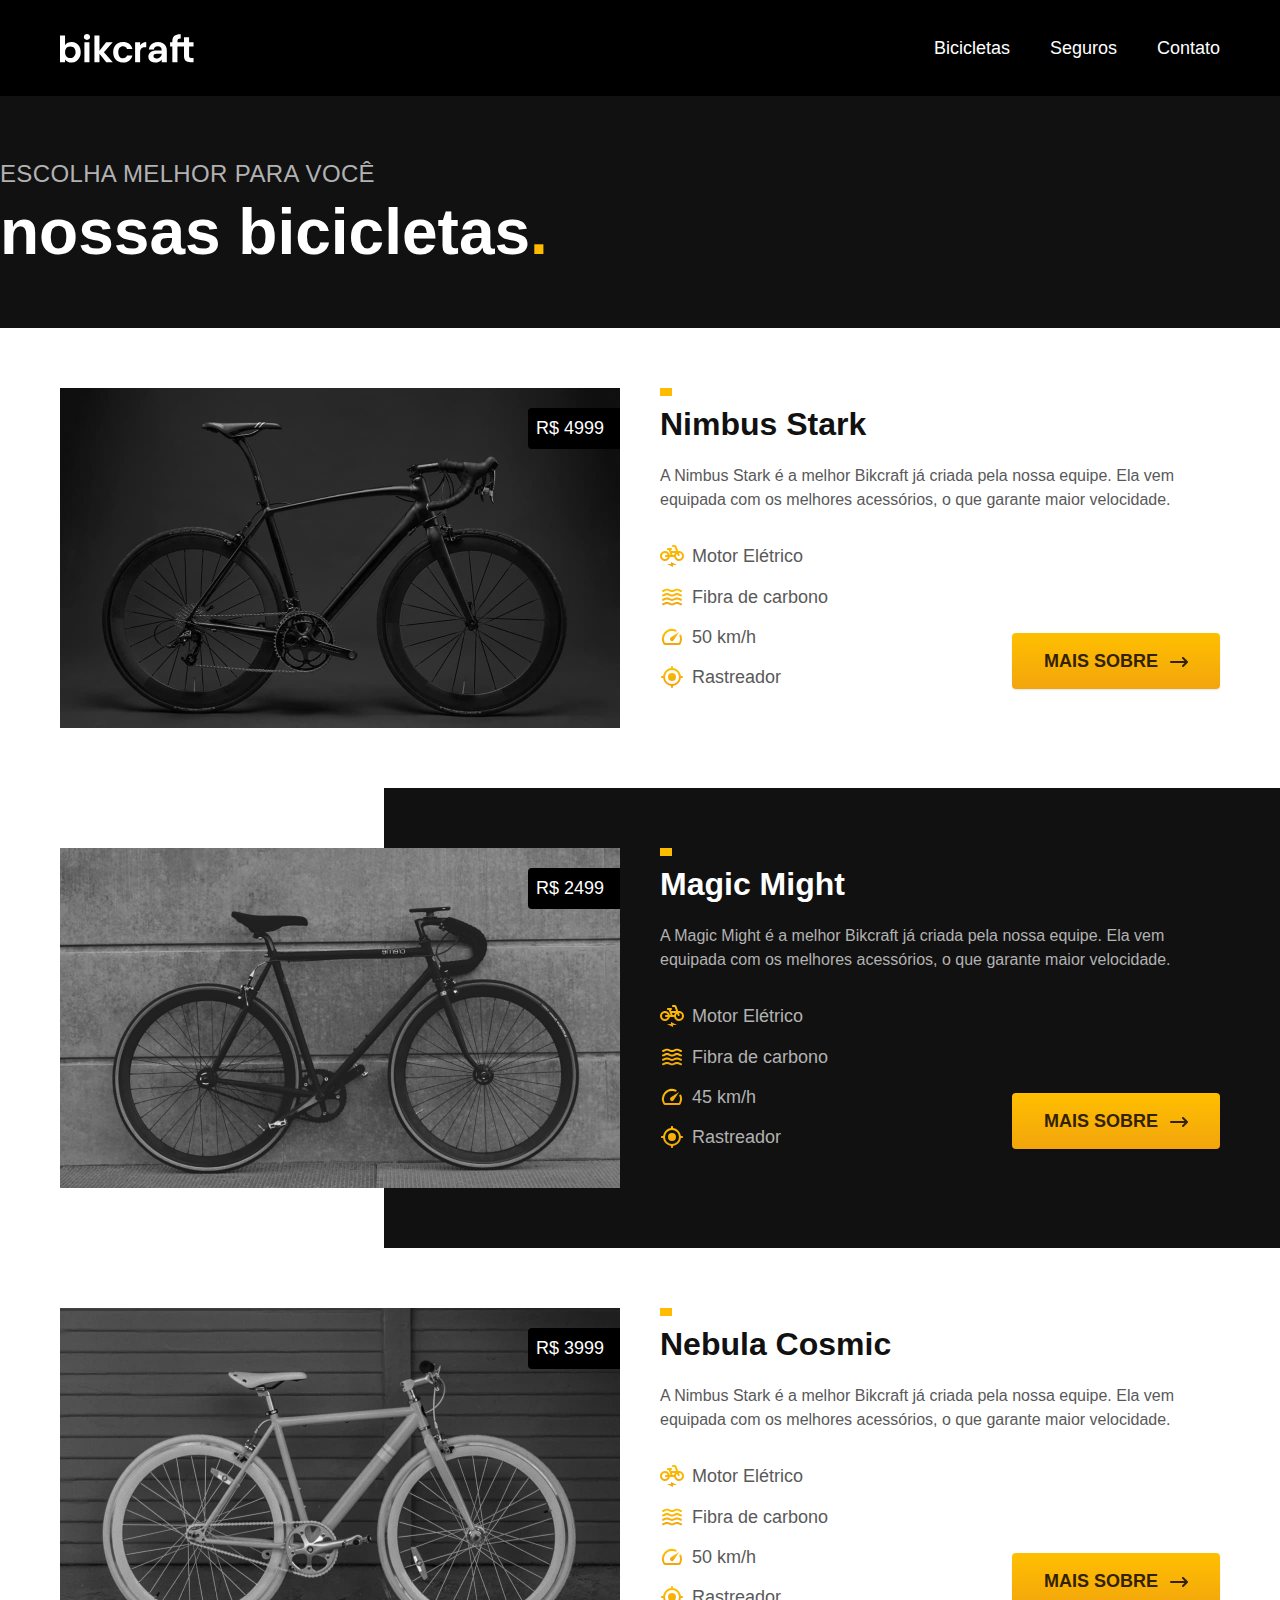
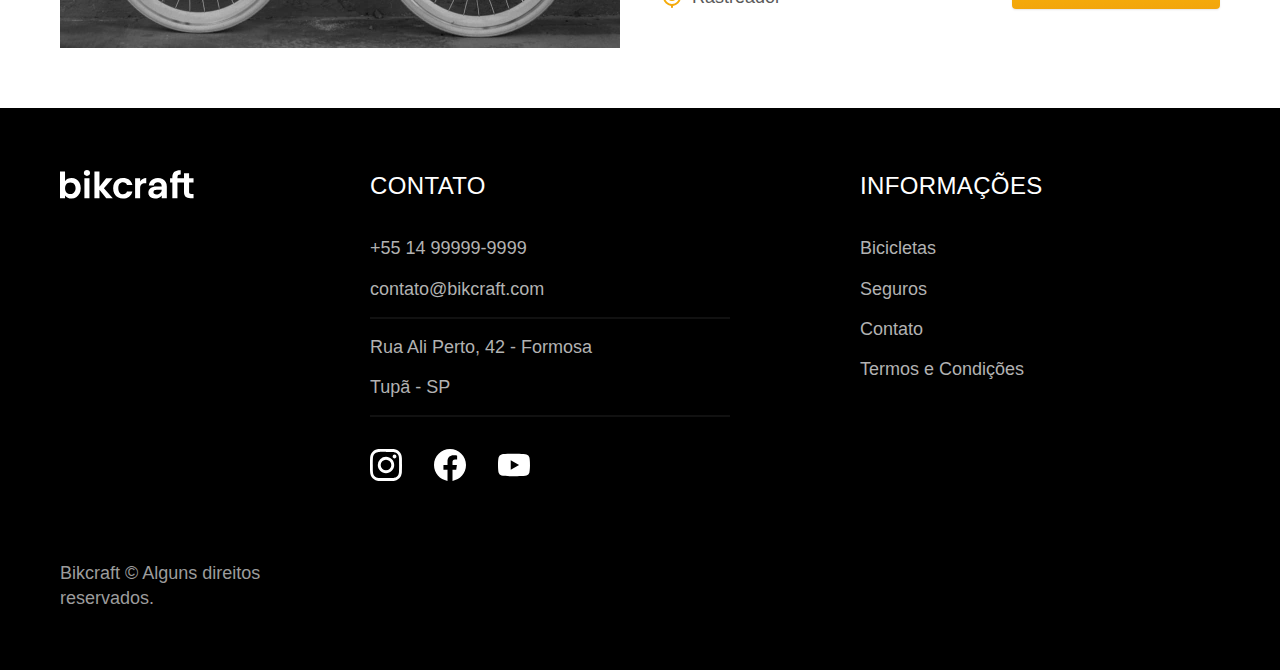
==== bicicletas.html @ 4522e326 "img" ====
<!DOCTYPE html>
<html lang="pt-br">

<head>
  <meta charset="utf-8">
  <meta name="viewport" content="width=device-width, initial-scale=1.0">
  <title>Bicicletas | Bikcraft</title>
  <link rel="stylesheet" href="./css/style.css">

  <!-- <link rel="preconnect" href="https://fonts.googleapis.com">
  <link rel="preconnect" href="https://fonts.gstatic.com" crossorigin>
  <link href="https://fonts.googleapis.com/css2?family=Merriweather:ital,wght@1,900&family=Poppins:wght@400;600&family=Roboto:wght@400;500&display=swap" rel="stylesheet"> -->

  <meta name="description" content="Termos e condições.">
</head>

<body id="bicicletas">
  <header class="header-bg">
    <div class="header container">
      <a href="./">
        <img src="./img/bikcraft.svg" alt="Bikcraft">
      </a>

      <nav aria-label="primaria">
        <ul class="header-menu font-1-m cor-0">
          <li><a href="./bicicletas.html">Bicicletas</a></li>
          <li><a href="./seguros.html">Seguros</a></li>
          <li><a href="./contato.html">Contato</a></li>
        </ul>
      </nav>
    </div>
  </header>

  <main>
    <div class="titulo-bg">
      <div class="titulo">
        <p class="font-2-l-b cor-5">Escolha melhor para você</p>
        <h1 class="font-1-xxl cor-0">nossas bicicletas<span class="cor-p1">.</span></h1>
      </div>
    </div>

    <div class="bicicletas container">
      <div class="bicicletas-imagem"><img src="./img/bicicletas/nimbus.jpg" alt="Bicicleta Preta">
        <span class="font-2-m cor-0">R$ 4999</span>
      </div>
      <div class="bicicletas-conteudo">
        <h2 class="font-1-xl">Nimbus Stark</h2>
        <p class="font-2-s cor-8">A Nimbus Stark é a melhor Bikcraft já criada pela nossa equipe. Ela vem equipada com os melhores acessórios, o que garante maior velocidade.</p>
        <ul class="font-1-m cor-8">
          <li>
            <img src="./img/icones/eletrica.svg" alt="">
            Motor Elétrico
          </li>
          <li>
            <img src="./img/icones/carbono.svg" alt="">
            Fibra de carbono
          </li>
          <li>
            <img src="./img/icones/velocidade.svg" alt="">
            50 km/h
          </li>
          <li>
            <img src="./img/icones/rastreador.svg" alt="">
            Rastreador
          </li>
        </ul>
        <a class="botao seta" href="./bicicletas/nimbus.html">Mais Sobre</a>
      </div>
    </div>


    <div class="bicicletas-bg">
      <div class="bicicletas container">
        <div class="bicicletas-imagem"><img src="./img/bicicletas/magic.jpg" alt="Bicicleta Preta">
          <span class="font-2-m cor-0">R$ 2499</span>
        </div>
        <div class="bicicletas-conteudo">
          <h2 class="font-1-xl cor-0">Magic Might</h2>
          <p class="font-2-s cor-5">A Magic Might é a melhor Bikcraft já criada pela nossa equipe. Ela vem equipada com os melhores acessórios, o que garante maior velocidade.</p>
          <ul class="font-1-m cor-5">
            <li>
              <img src="./img/icones/eletrica.svg" alt="">
              Motor Elétrico
            </li>
            <li>
              <img src="./img/icones/carbono.svg" alt="">
              Fibra de carbono
            </li>
            <li>
              <img src="./img/icones/velocidade.svg" alt="">
              45 km/h
            </li>
            <li>
              <img src="./img/icones/rastreador.svg" alt="">
              Rastreador
            </li>
          </ul>
          <a class="botao seta" href="./bicicletas/magic.html">Mais Sobre</a>
        </div>
      </div>
    </div>


    <div class="bicicletas container">
      <div class="bicicletas-imagem"><img src="./img/bicicletas/nebula.jpg" alt="Bicicleta Preta">
        <span class="font-2-m cor-0">R$ 3999</span>
      </div>
      <div class="bicicletas-conteudo">
        <h2 class="font-1-xl">Nebula Cosmic</h2>
        <p class="font-2-s cor-8">A Nimbus Stark é a melhor Bikcraft já criada pela nossa equipe. Ela vem equipada com os melhores acessórios, o que garante maior velocidade.</p>
        <ul class="font-1-m cor-8">
          <li>
            <img src="./img/icones/eletrica.svg" alt="">
            Motor Elétrico
          </li>
          <li>
            <img src="./img/icones/carbono.svg" alt="">
            Fibra de carbono
          </li>
          <li>
            <img src="./img/icones/velocidade.svg" alt="">
            50 km/h
          </li>
          <li>
            <img src="./img/icones/rastreador.svg" alt="">
            Rastreador
          </li>
        </ul>
        <a class="botao seta" href="./bicicletas/nebula.html">Mais Sobre</a>
      </div>
    </div>

  </main>

  <footer class="footer-bg">
    <div class="footer container">
      <img src="./img/bikcraft.svg" alt="Bikcraft">
      <div class="footer-contato">
        <h3 class="font-2-l-b cor-0">Contato</h3>
        <ul class="font-2-m cor-5">
          <li><a href="tel:+5514999999999">+55 14 99999-9999</a></li>
          <li><a href="mailto:contato@bikcraft.com">contato@bikcraft.com</a></li>
          <li>Rua Ali Perto, 42 - Formosa</li>
          <li>Tupã - SP</li>
        </ul>
        <div class="footer-redes">
          <a href="./">
            <img src="./img/redes/instagram.svg" alt="Instagram">
          </a>
          <a href="./">
            <img src="./img/redes/facebook.svg" alt="Facebook">
          </a>
          <a href="./">
            <img src="./img/redes/youtube.svg" alt="Youtube">
          </a>
        </div>
      </div>
      <div class="footer-informacoes">
        <h3 class="font-2-l-b cor-0">Informações</h3>
        <nav>
          <ul class="font-1-m cor-5">
            <li><a href="./bicletas.html">Bicicletas</a></li>
            <li><a href="./seguros.html">Seguros</a></li>
            <li><a href="./contato.html">Contato</a></li>
            <li><a href="./termos.html">Termos e Condições</a></li>
          </ul>
        </nav>
      </div>
      <p class="footer-copy font-2-m cor-6">Bikcraft © Alguns direitos reservados.</p>
    </div>
  </footer>
</body>

</html>
---- css/style.css ----
@import "./global/global.css";
@import "./utilidades/tipografia.css";
@import "./utilidades/cores.css";

@import "./global/header.css";
@import "./global/footer.css";

/* Utilidades */
@import "./utilidades/componentes.css";

/* Home */
@import "./home/introducao.css";
@import "./home/tecnologia.css";
@import "./home/parceiros.css";
@import "./home/depoimento.css";

/* Bicicletas */
@import "./bicicletas/bicicletas-lista.css";
@import "./bicicletas/bicicletas.css";

/* Seguros */
@import "./seguros/seguros.css";

/* Termos */

@import "./termos/termos.css";
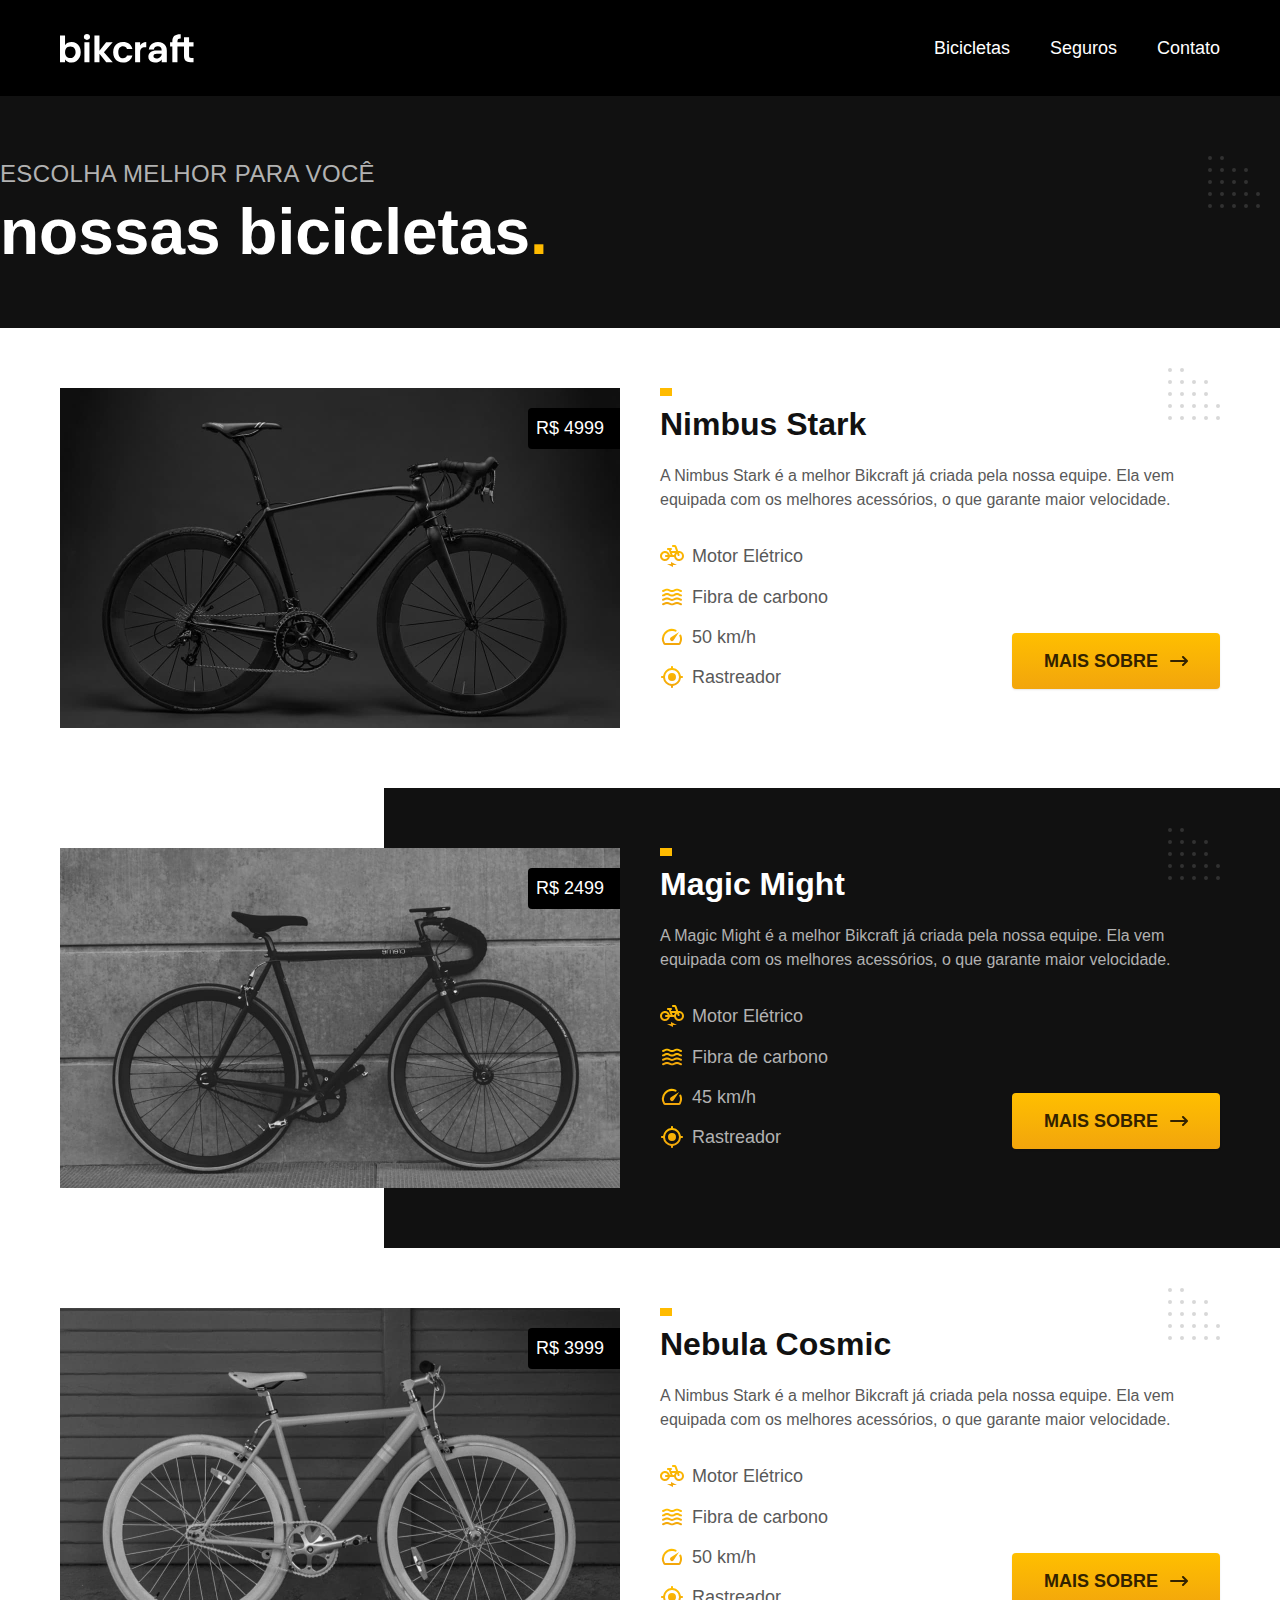
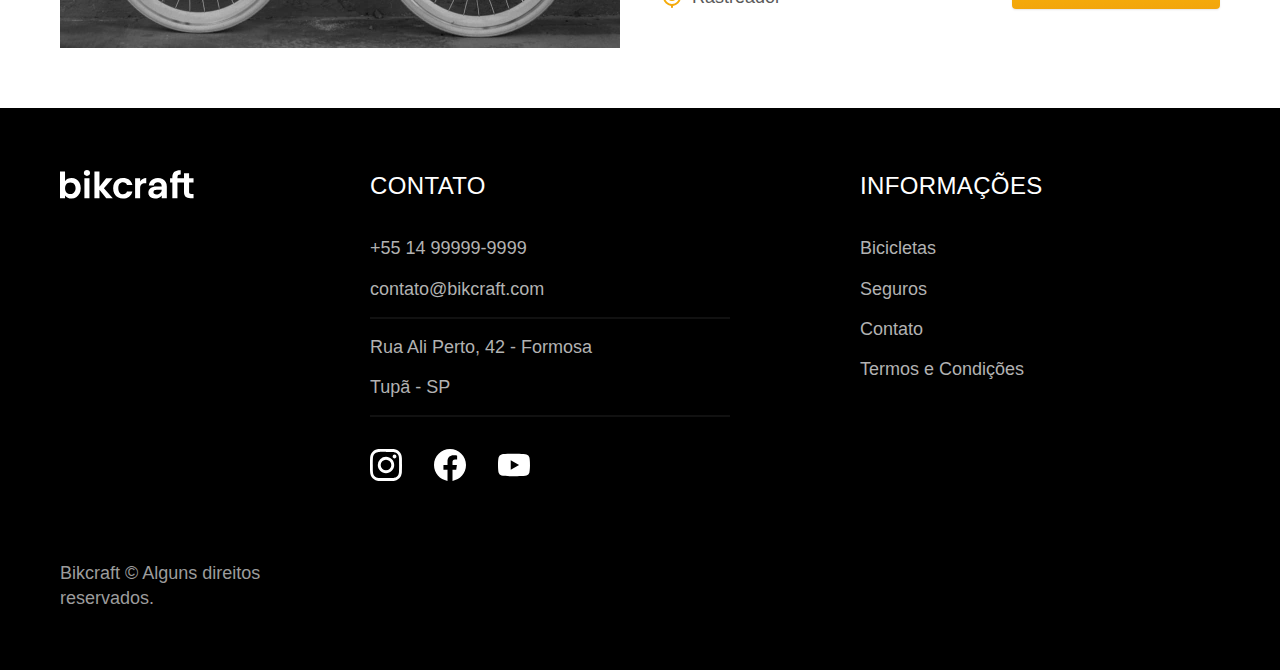
==== commit 4de6982b: "otimizacoes" ====
--- a/bicicletas.html
+++ b/bicicletas.html
@@ -5,6 +5,7 @@
   <meta charset="utf-8">
   <meta name="viewport" content="width=device-width, initial-scale=1.0">
   <title>Bicicletas | Bikcraft</title>
+  <link rel="preload" href="./css/style.css" as="style">
   <link rel="stylesheet" href="./css/style.css">
 
   <!-- <link rel="preconnect" href="https://fonts.googleapis.com">
--- a/css/style.css
+++ b/css/style.css
@@ -7,6 +7,7 @@
 
 /* Utilidades */
 @import "./utilidades/componentes.css";
+@import "./utilidades/formulario.css";
 
 /* Home */
 @import "./home/introducao.css";
@@ -18,9 +19,21 @@
 @import "./bicicletas/bicicletas-lista.css";
 @import "./bicicletas/bicicletas.css";
 
+/* Bicicleta */
+@import "./bicicleta/bicicleta.css";
+@import "./bicicleta/seguro.css";
+
 /* Seguros */
 @import "./seguros/seguros.css";
+@import "./seguros/vantagens.css";
+@import "./seguros/perguntas.css";
+
+/* Contato */
+@import "./contato/contato.css";
+@import "./contato/lojas.css";
+
+/* Orcamento */
+@import "./orcamento/orcamento.css";
 
 /* Termos */
-
 @import "./termos/termos.css";
--- a/css/style.css
+++ b/css/style.css
@@ -7,6 +7,7 @@
 
 /* Utilidades */
 @import "./utilidades/componentes.css";
+@import "./utilidades/formulario.css";
 
 /* Home */
 @import "./home/introducao.css";
@@ -18,9 +19,21 @@
 @import "./bicicletas/bicicletas-lista.css";
 @import "./bicicletas/bicicletas.css";
 
+/* Bicicleta */
+@import "./bicicleta/bicicleta.css";
+@import "./bicicleta/seguro.css";
+
 /* Seguros */
 @import "./seguros/seguros.css";
+@import "./seguros/vantagens.css";
+@import "./seguros/perguntas.css";
+
+/* Contato */
+@import "./contato/contato.css";
+@import "./contato/lojas.css";
+
+/* Orcamento */
+@import "./orcamento/orcamento.css";
 
 /* Termos */
-
 @import "./termos/termos.css";
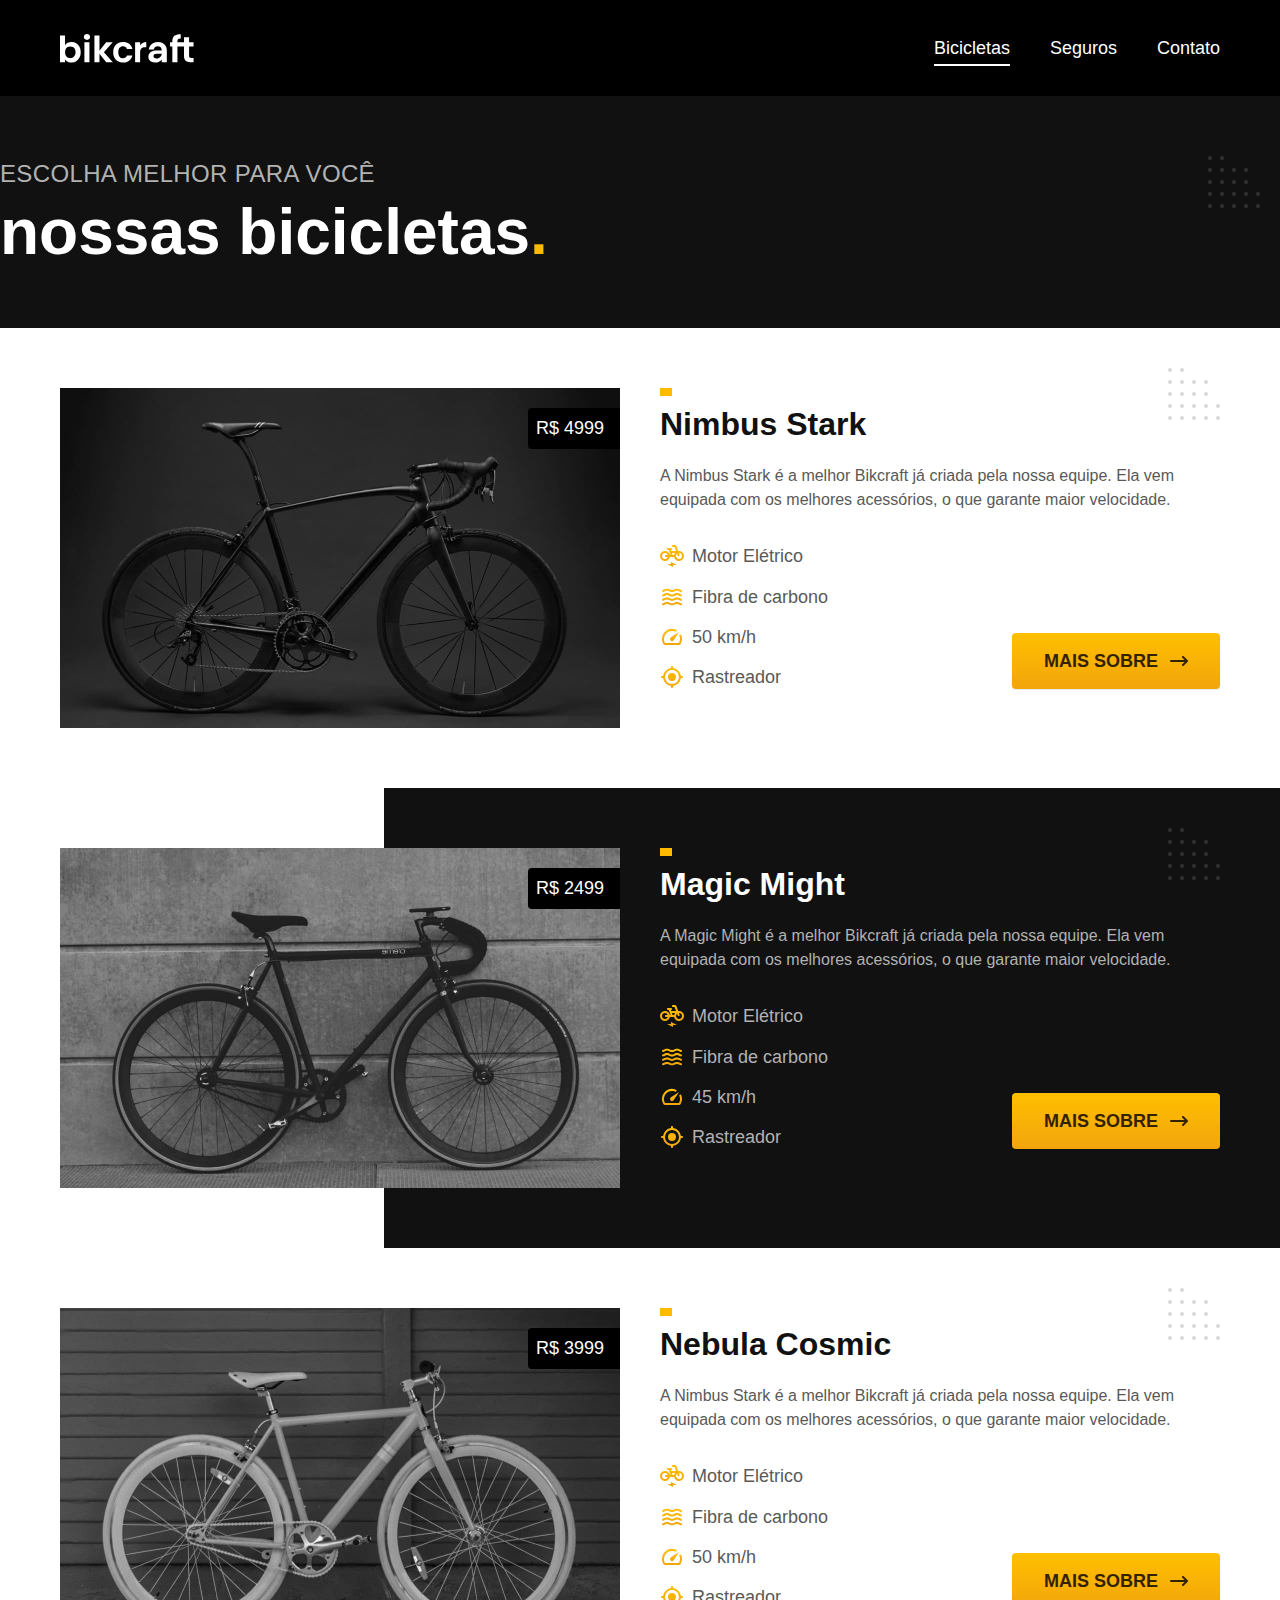
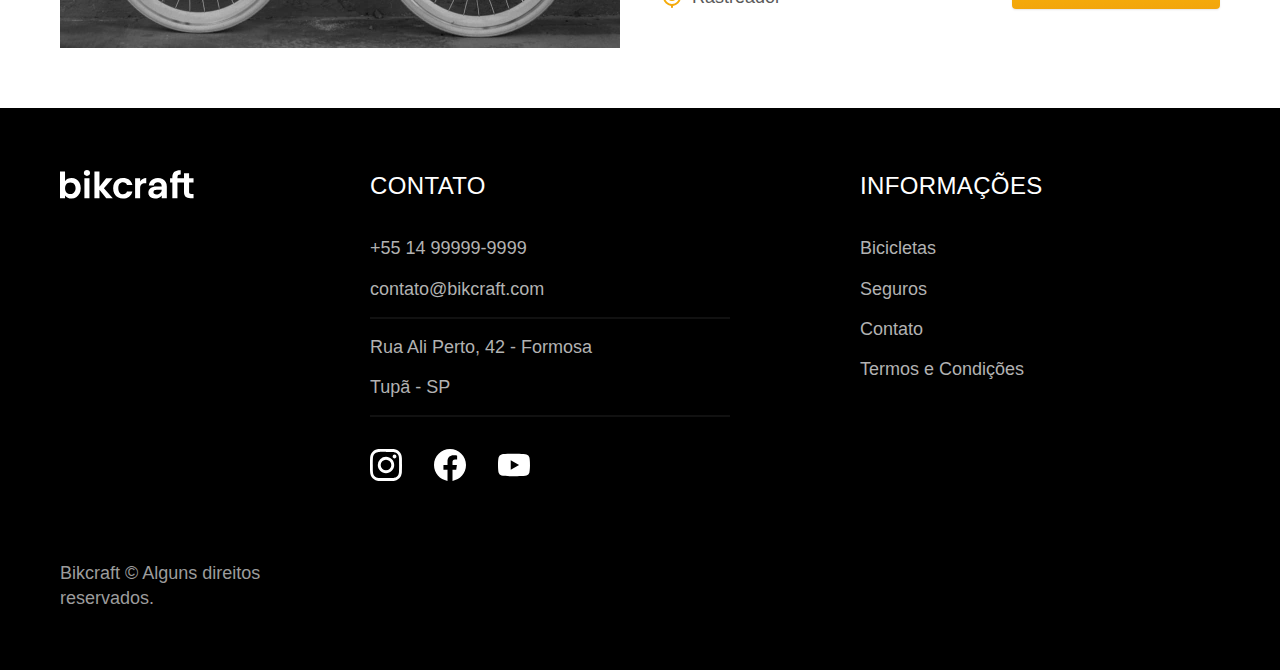
==== commit 620acd63: "inicio-javascript" ====
--- a/bicicletas.html
+++ b/bicicletas.html
@@ -170,6 +170,8 @@
       <p class="footer-copy font-2-m cor-6">Bikcraft © Alguns direitos reservados.</p>
     </div>
   </footer>
+
+  <script src="./js/script.js"></script>
 </body>
 
 </html>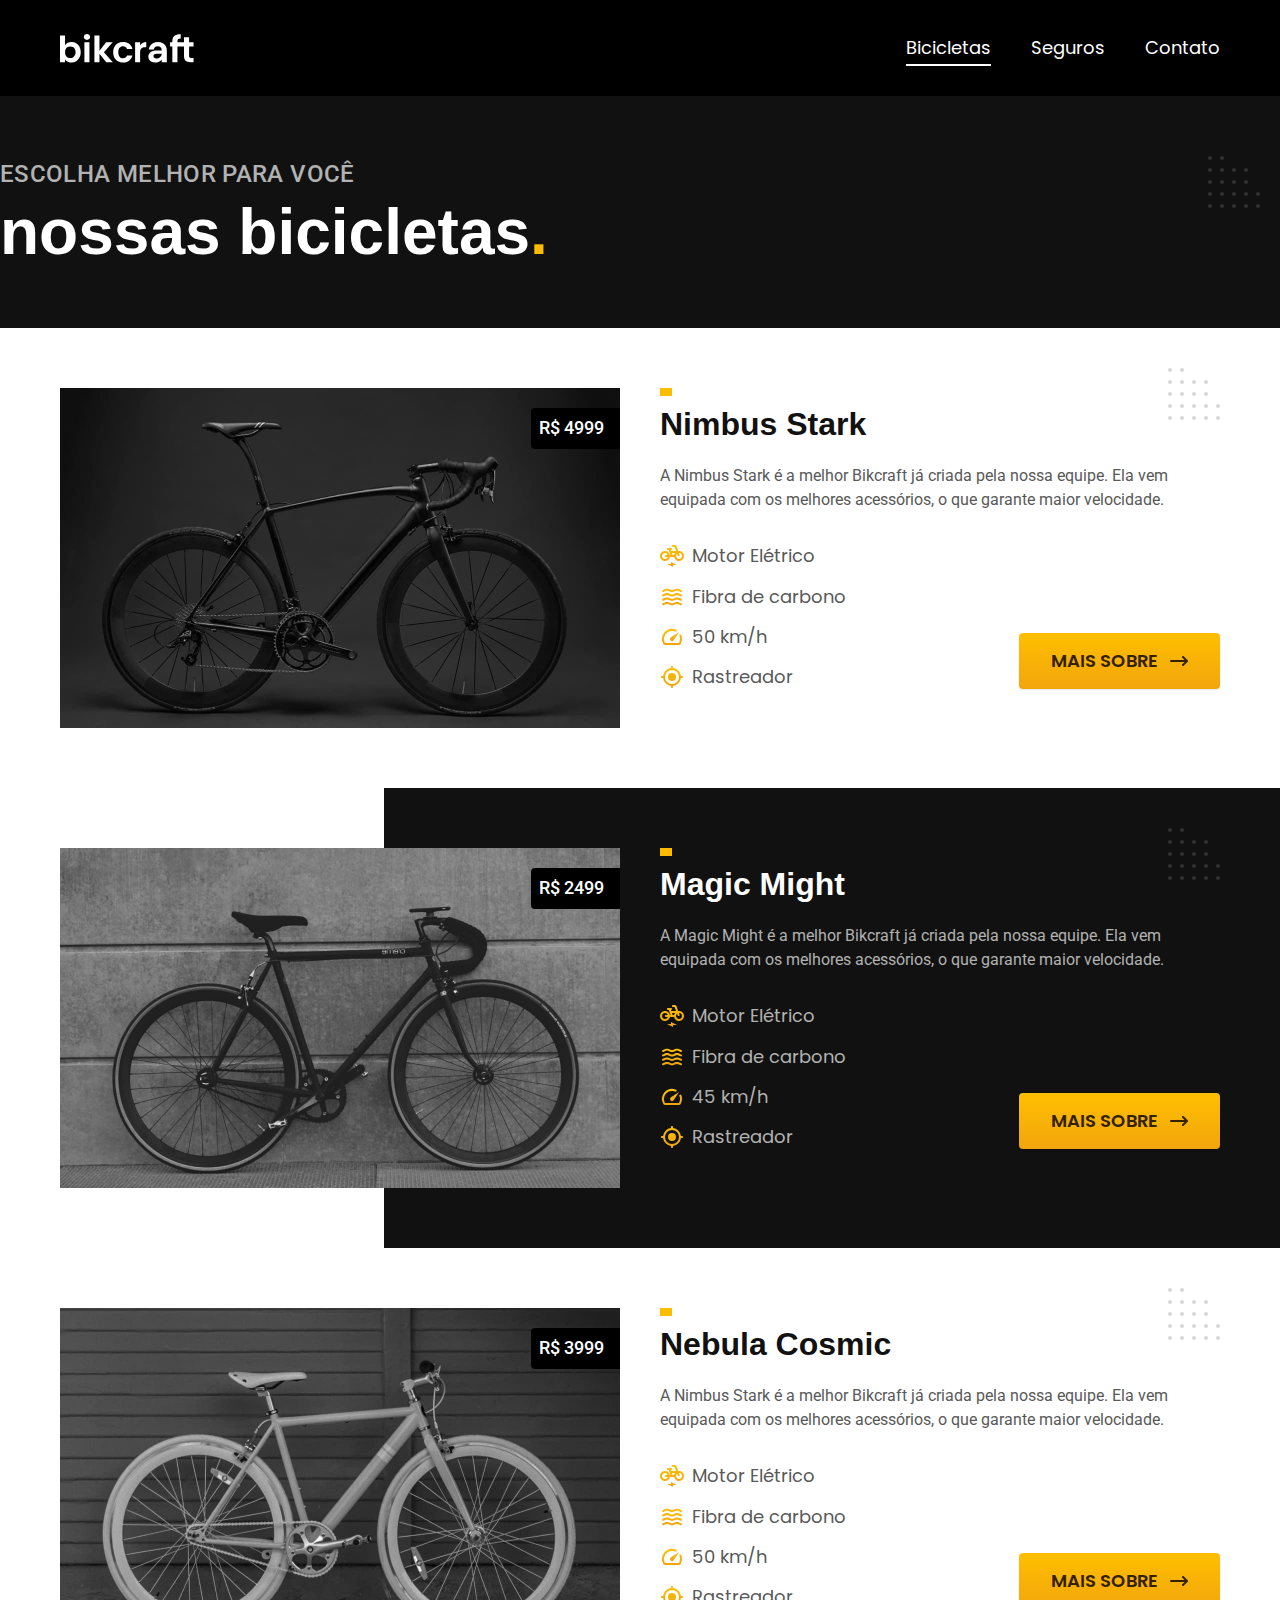
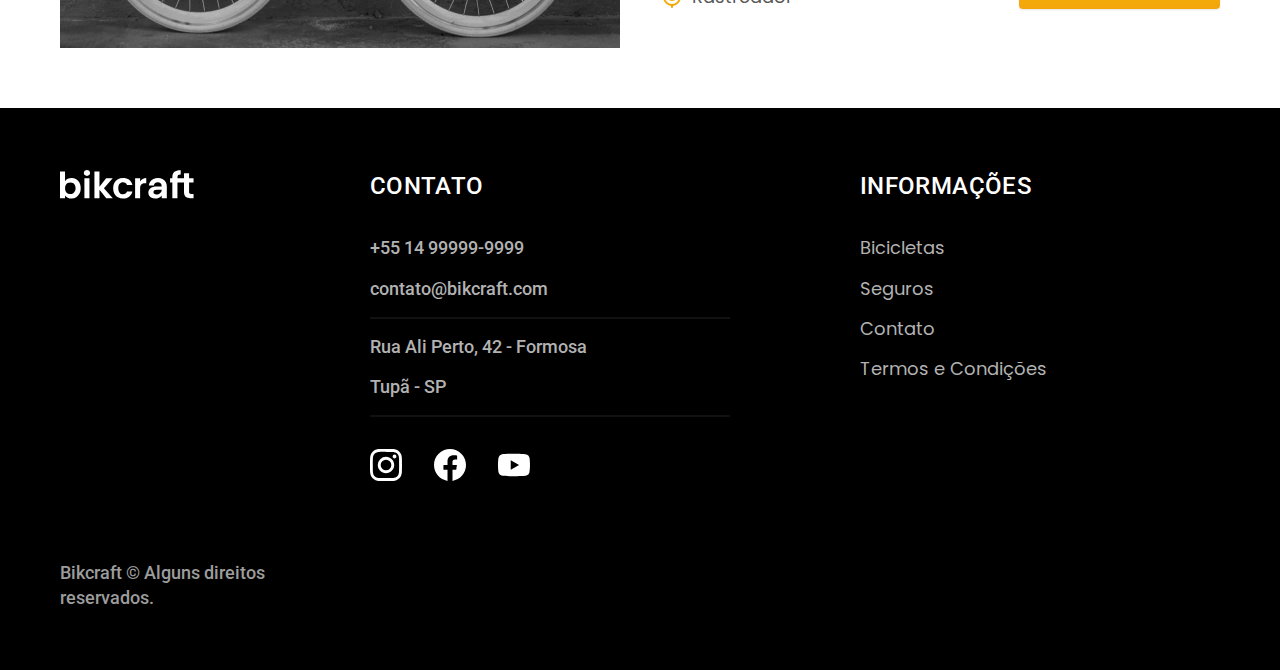
==== commit 146c5adb: "att" ====
--- a/bicicletas.html
+++ b/bicicletas.html
@@ -5,14 +5,16 @@
   <meta charset="utf-8">
   <meta name="viewport" content="width=device-width, initial-scale=1.0">
   <title>Bicicletas | Bikcraft</title>
+  <link rel="icon" href="./favicon.svg" type="image/svg+xml">
   <link rel="preload" href="./css/style.css" as="style">
   <link rel="stylesheet" href="./css/style.css">
 
-  <!-- <link rel="preconnect" href="https://fonts.googleapis.com">
+  <link rel="preconnect" href="https://fonts.googleapis.com">
   <link rel="preconnect" href="https://fonts.gstatic.com" crossorigin>
-  <link href="https://fonts.googleapis.com/css2?family=Merriweather:ital,wght@1,900&family=Poppins:wght@400;600&family=Roboto:wght@400;500&display=swap" rel="stylesheet"> -->
+  <link href="https://fonts.googleapis.com/css2?family=Merriweather:ital,wght@1,900&family=Poppins:wght@400;600&family=Roboto:wght@400;500&display=swap" rel="stylesheet">
 
   <meta name="description" content="Termos e condições.">
+  <script>document.documentElement.classList.add('js')</script>
 </head>
 
 <body id="bicicletas">
--- a/css/style.css
+++ b/css/style.css
@@ -1,6 +1,7 @@
 @import "./global/global.css";
 @import "./utilidades/tipografia.css";
 @import "./utilidades/cores.css";
+@import "./utilidades/animacao.css";
 
 @import "./global/header.css";
 @import "./global/footer.css";
--- a/css/style.css
+++ b/css/style.css
@@ -1,6 +1,7 @@
 @import "./global/global.css";
 @import "./utilidades/tipografia.css";
 @import "./utilidades/cores.css";
+@import "./utilidades/animacao.css";
 
 @import "./global/header.css";
 @import "./global/footer.css";
